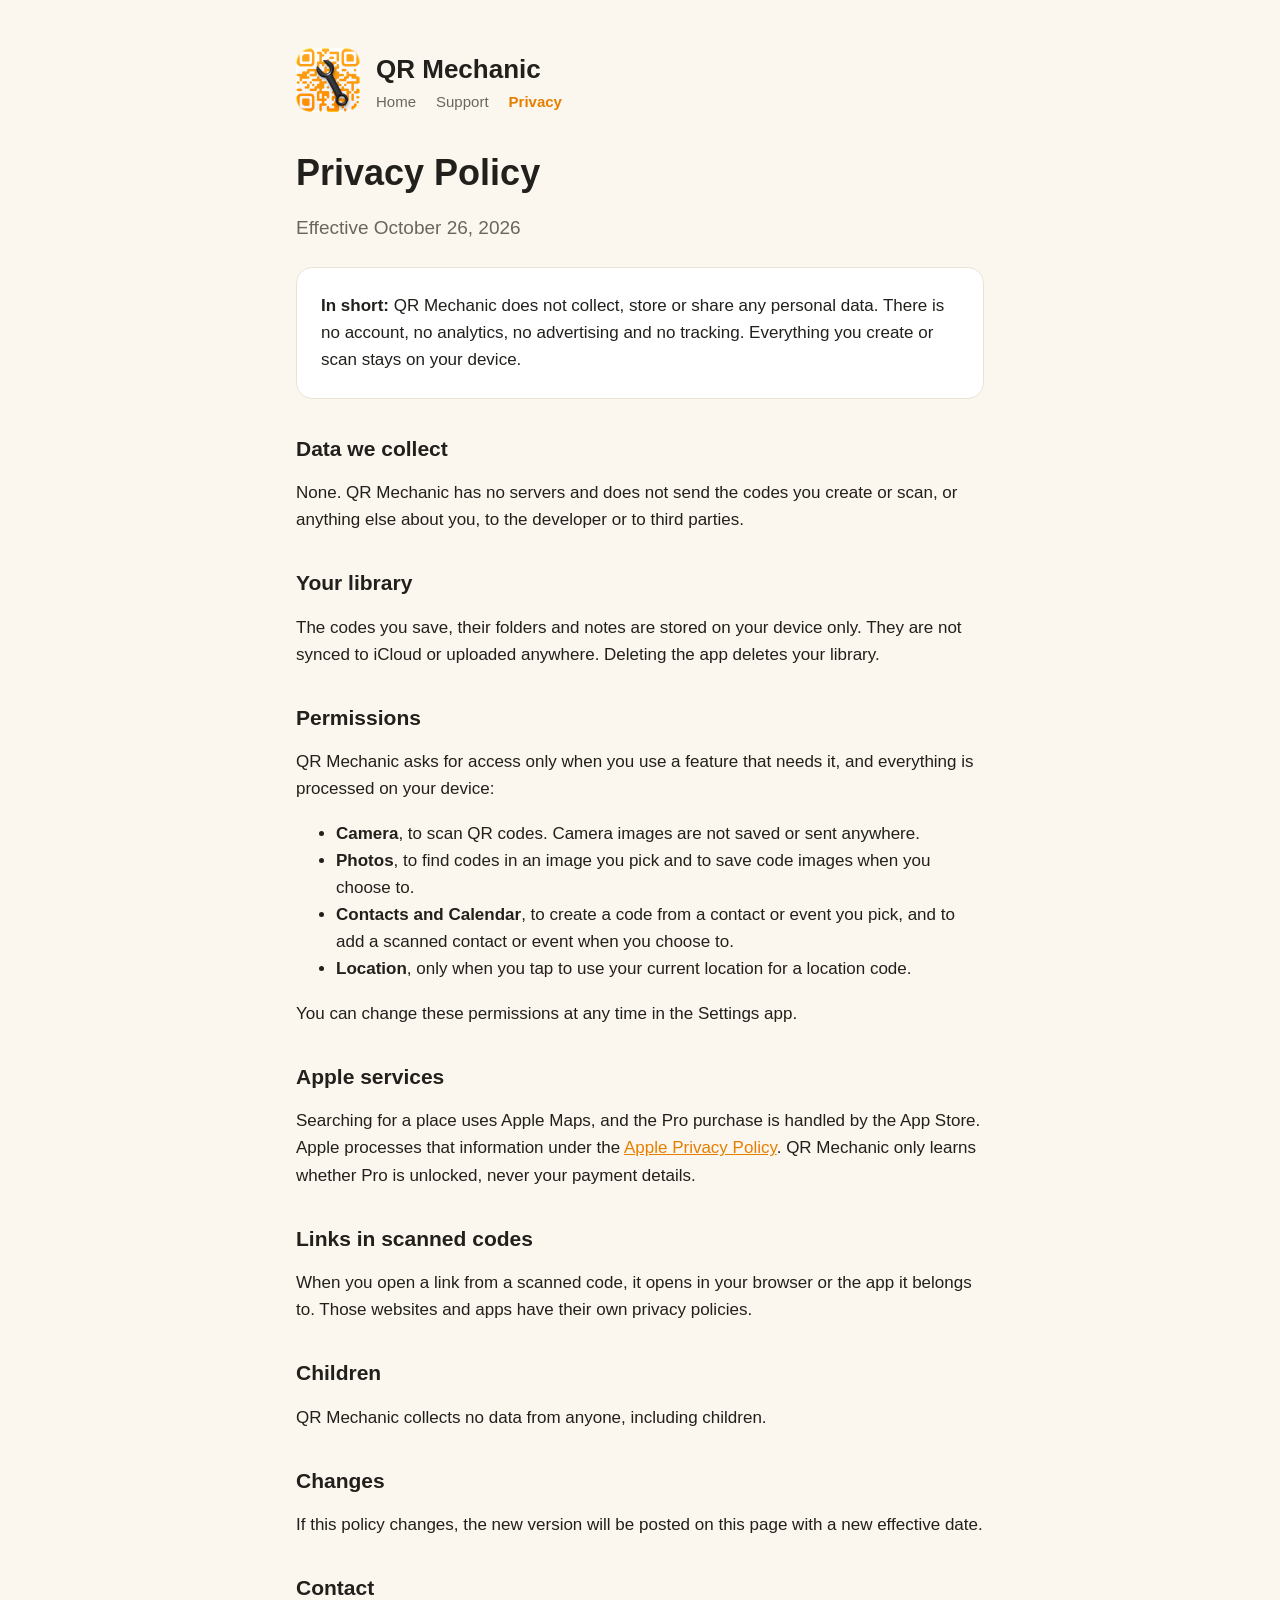
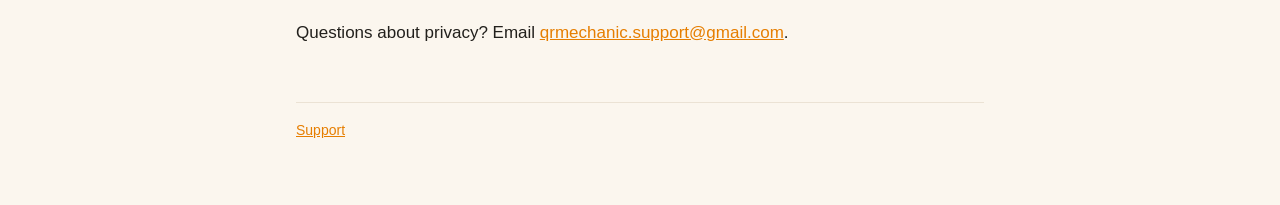
==== privacy/index.html @ 71390697 "Add the QR Mechanic home, support and privacy pages Co-Authored-By: Claude Opus 5.5 <noreply@anthrop" ====
<!doctype html>
<html lang="en">
<head>
  <meta charset="utf-8">
  <meta name="viewport" content="width=device-width, initial-scale=1">
  <title>QR Mechanic Privacy</title>
  <meta name="description" content="Privacy policy for QR Mechanic.">
  <link rel="icon" href="../icon.png">
  <link rel="stylesheet" href="../style.css">
</head>
<body>
<main>
  <header>
    <a href="../"><img src="../icon.png" alt=""></a>
    <div>
      <a class="name" href="../">QR Mechanic</a>
      <nav><a href="../">Home</a><a href="../support/">Support</a><a href="./" aria-current="page">Privacy</a></nav>
    </div>
  </header>

  <h1>Privacy Policy</h1>
  <p class="lead">Effective October 26, 2026</p>

  <div class="card">
    <p><strong>In short:</strong> QR Mechanic does not collect, store or share any personal data. There is no account, no analytics, no advertising and no tracking. Everything you create or scan stays on your device.</p>
  </div>

  <h2>Data we collect</h2>
  <p>None. QR Mechanic has no servers and does not send the codes you create or scan, or anything else about you, to the developer or to third parties.</p>

  <h2>Your library</h2>
  <p>The codes you save, their folders and notes are stored on your device only. They are not synced to iCloud or uploaded anywhere. Deleting the app deletes your library.</p>

  <h2>Permissions</h2>
  <p>QR Mechanic asks for access only when you use a feature that needs it, and everything is processed on your device:</p>
  <ul>
    <li><strong>Camera</strong>, to scan QR codes. Camera images are not saved or sent anywhere.</li>
    <li><strong>Photos</strong>, to find codes in an image you pick and to save code images when you choose to.</li>
    <li><strong>Contacts and Calendar</strong>, to create a code from a contact or event you pick, and to add a scanned contact or event when you choose to.</li>
    <li><strong>Location</strong>, only when you tap to use your current location for a location code.</li>
  </ul>
  <p>You can change these permissions at any time in the Settings app.</p>

  <h2>Apple services</h2>
  <p>Searching for a place uses Apple Maps, and the Pro purchase is handled by the App Store. Apple processes that information under the <a href="https://www.apple.com/legal/privacy/">Apple Privacy Policy</a>. QR Mechanic only learns whether Pro is unlocked, never your payment details.</p>

  <h2>Links in scanned codes</h2>
  <p>When you open a link from a scanned code, it opens in your browser or the app it belongs to. Those websites and apps have their own privacy policies.</p>

  <h2>Children</h2>
  <p>QR Mechanic collects no data from anyone, including children.</p>

  <h2>Changes</h2>
  <p>If this policy changes, the new version will be posted on this page with a new effective date.</p>

  <h2>Contact</h2>
  <p>Questions about privacy? Email <a href="mailto:qrmechanic.support@gmail.com">qrmechanic.support@gmail.com</a>.</p>

  <footer><a href="../support/">Support</a></footer>
</main>
</body>
</html>
---- style.css ----
:root {
  --bg: #fbf6ee;
  --card: #ffffff;
  --text: #22201c;
  --muted: #6b655c;
  --accent: #e67e00;
  --line: #ebe2d4;
}
@media (prefers-color-scheme: dark) {
  :root {
    --bg: #1a1814;
    --card: #24211c;
    --text: #f3eee6;
    --muted: #a59d90;
    --accent: #ff9a1f;
    --line: #38332b;
  }
}
* { box-sizing: border-box; }
body {
  margin: 0;
  background: var(--bg);
  color: var(--text);
  font: 17px/1.6 -apple-system, BlinkMacSystemFont, "Segoe UI", Helvetica, Arial, sans-serif;
}
main { max-width: 720px; margin: 0 auto; padding: 48px 16px 64px; }
header { display: flex; align-items: center; gap: 16px; margin-bottom: 32px; }
header img { width: 64px; height: 64px; border-radius: 15px; }
header a { color: inherit; text-decoration: none; }
header .name { font: 800 26px/1.2 ui-rounded, -apple-system, sans-serif; }
nav { display: flex; gap: 20px; margin-top: 4px; font-size: 15px; }
nav a { color: var(--muted); text-decoration: none; }
nav a[aria-current] { color: var(--accent); font-weight: 600; }
h1 { font: 800 36px/1.15 ui-rounded, -apple-system, sans-serif; margin: 0 0 12px; }
h2 { font: 700 21px/1.3 ui-rounded, -apple-system, sans-serif; margin: 36px 0 8px; }
p, li { color: var(--text); }
.lead { font-size: 19px; color: var(--muted); }
a { color: var(--accent); }
.card {
  background: var(--card);
  border: 1px solid var(--line);
  border-radius: 16px;
  padding: 20px 24px;
  margin: 24px 0;
}
.card p { margin: 4px 0; }
.button {
  display: inline-block;
  background: var(--accent);
  color: #fff;
  font-weight: 600;
  text-decoration: none;
  padding: 10px 20px;
  border-radius: 999px;
  margin-top: 8px;
}
footer { margin-top: 56px; font-size: 14px; color: var(--muted); border-top: 1px solid var(--line); padding-top: 16px; }
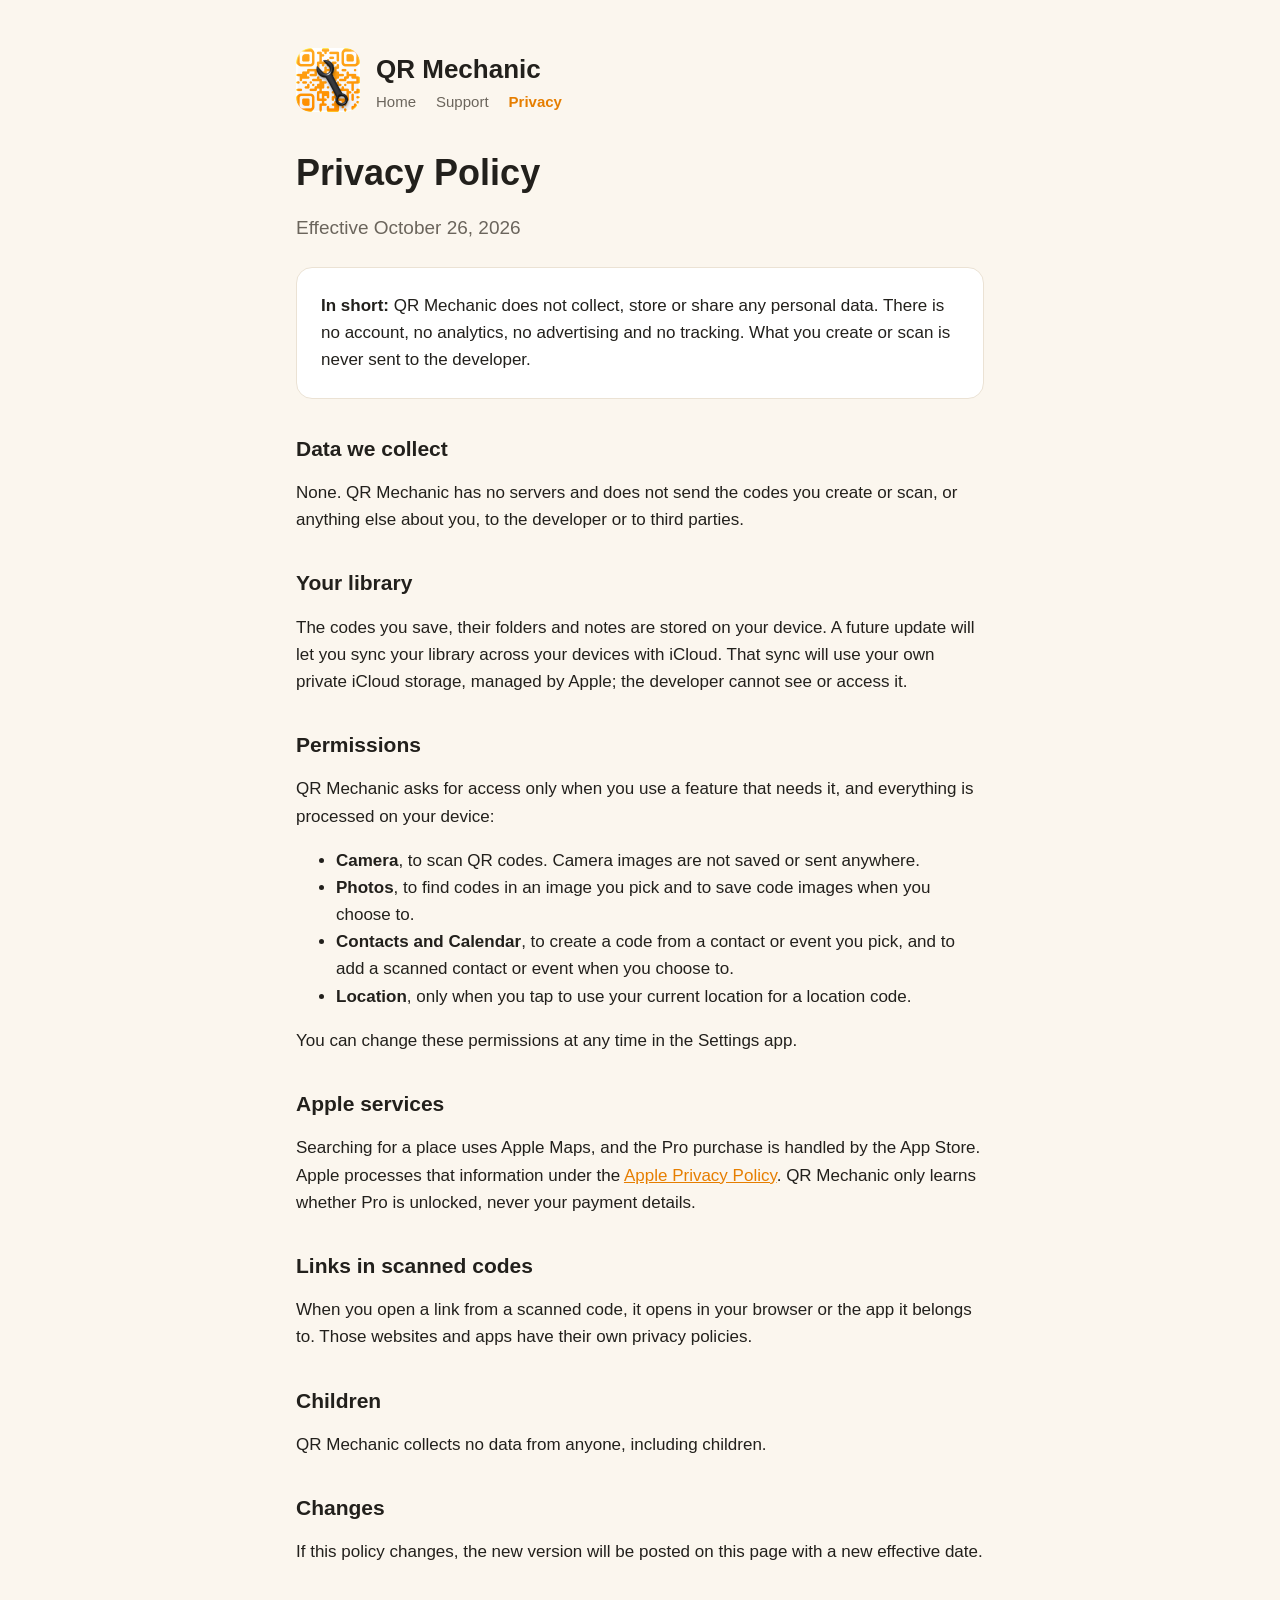
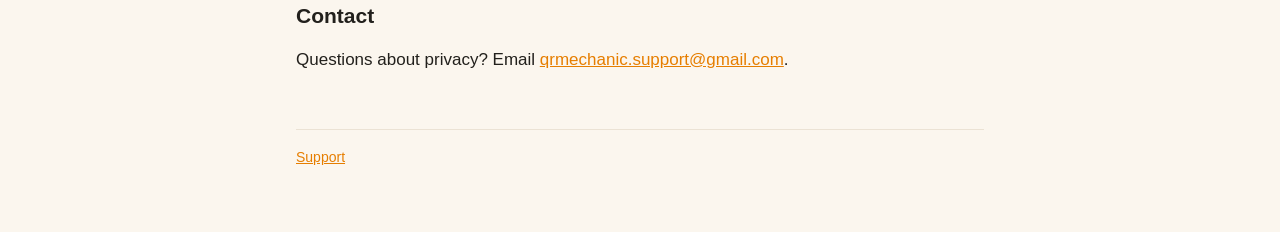
==== commit a52f749a: "Mention that iCloud sync is coming Co-Authored-By: Claude Opus 5.5 <noreply@anthropic.com>" ====
--- a/privacy/index.html
+++ b/privacy/index.html
@@ -22,14 +22,14 @@
   <p class="lead">Effective October 26, 2026</p>
 
   <div class="card">
-    <p><strong>In short:</strong> QR Mechanic does not collect, store or share any personal data. There is no account, no analytics, no advertising and no tracking. Everything you create or scan stays on your device.</p>
+    <p><strong>In short:</strong> QR Mechanic does not collect, store or share any personal data. There is no account, no analytics, no advertising and no tracking. What you create or scan is never sent to the developer.</p>
   </div>
 
   <h2>Data we collect</h2>
   <p>None. QR Mechanic has no servers and does not send the codes you create or scan, or anything else about you, to the developer or to third parties.</p>
 
   <h2>Your library</h2>
-  <p>The codes you save, their folders and notes are stored on your device only. They are not synced to iCloud or uploaded anywhere. Deleting the app deletes your library.</p>
+  <p>The codes you save, their folders and notes are stored on your device. A future update will let you sync your library across your devices with iCloud. That sync will use your own private iCloud storage, managed by Apple; the developer cannot see or access it.</p>
 
   <h2>Permissions</h2>
   <p>QR Mechanic asks for access only when you use a feature that needs it, and everything is processed on your device:</p>
